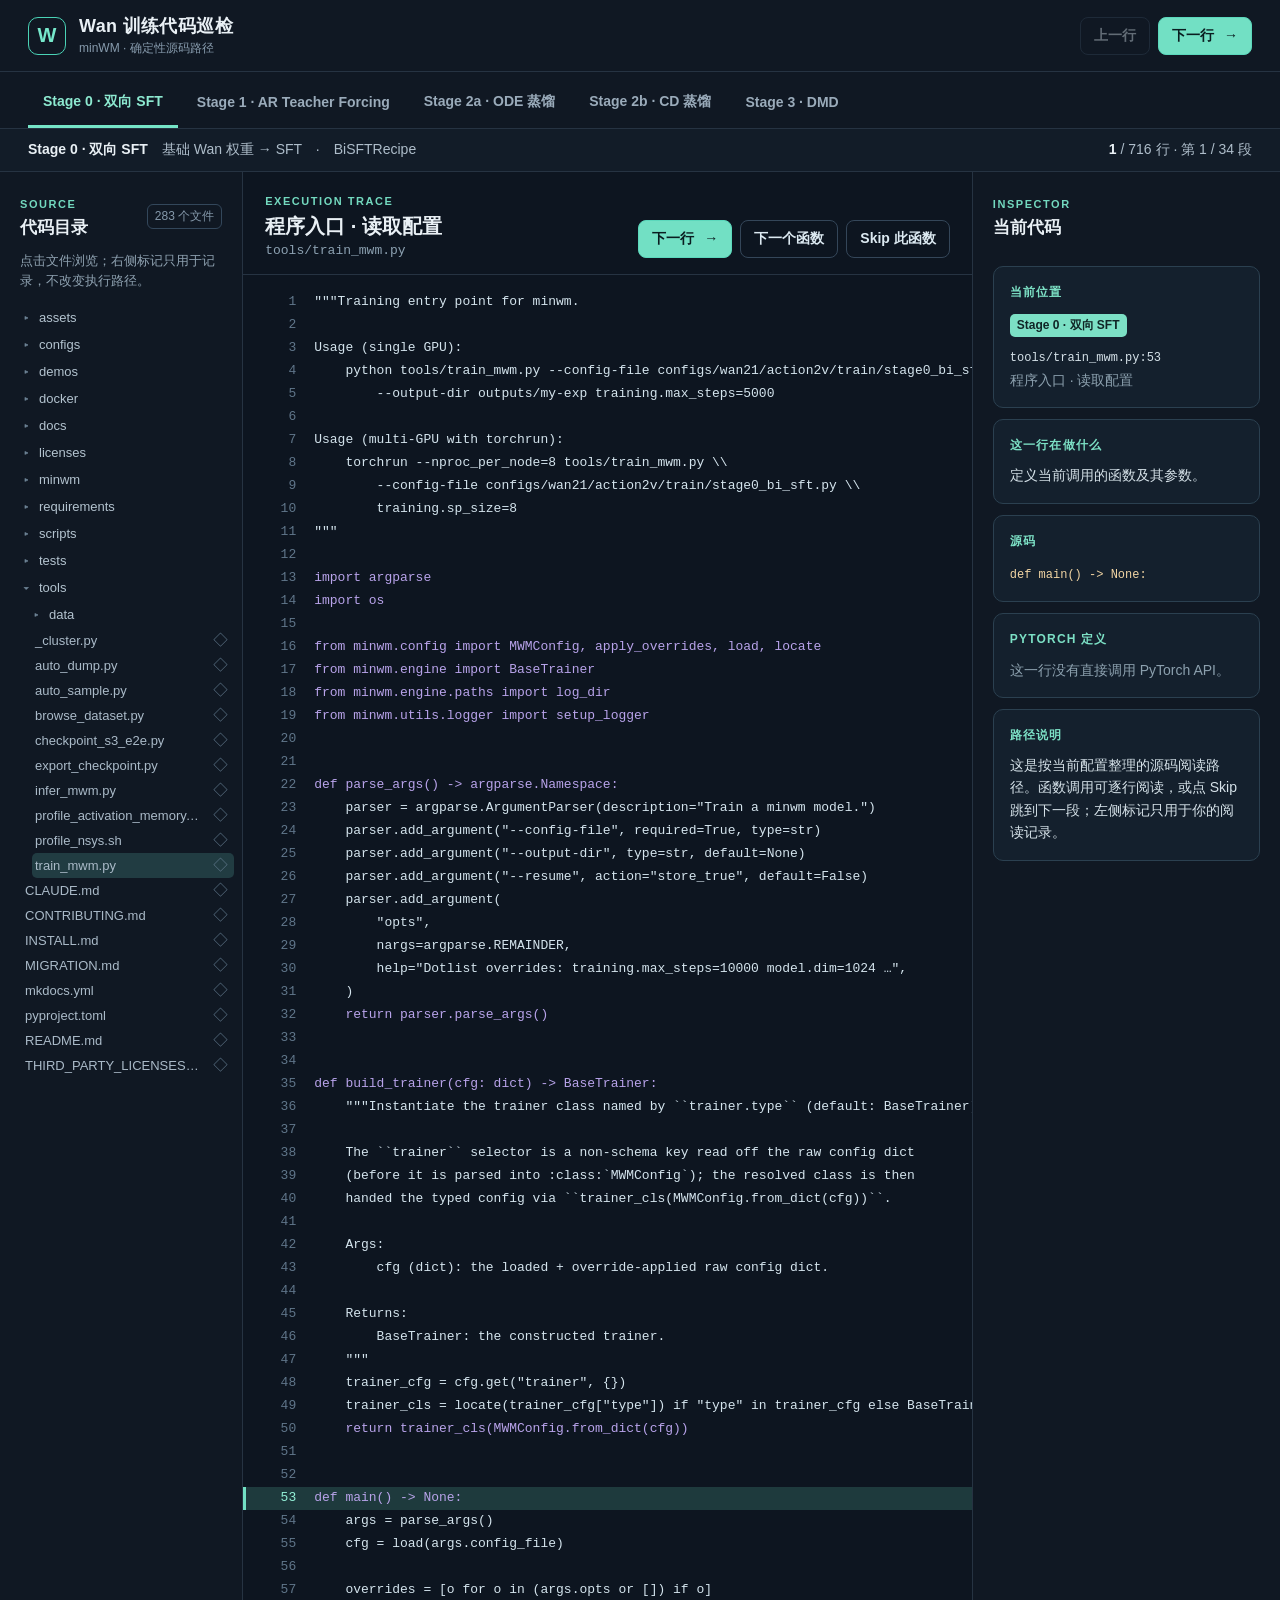
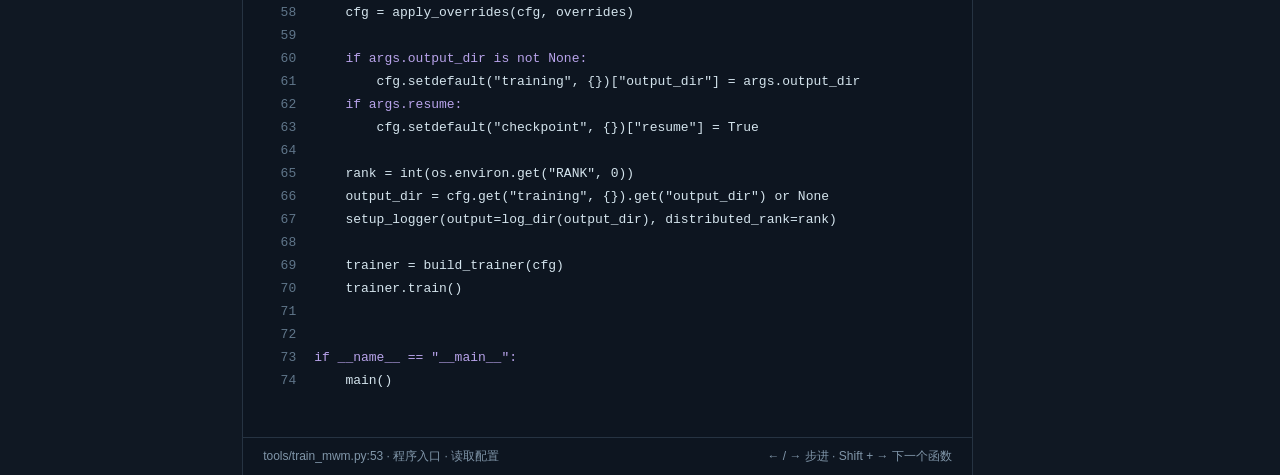
==== index.html @ ad75472c "Publish Wan training code inspector" ====
<!doctype html>
<html lang="zh-CN">
<head>
  <meta charset="utf-8">
  <meta name="viewport" content="width=device-width, initial-scale=1">
  <meta name="theme-color" content="#101621">
  <meta name="description" content="逐行浏览 minWM Wan Action2V 的五条训练路径。">
  <title>Wan 训练代码巡检</title>
  <link rel="icon" type="image/svg+xml" href="data:image/svg+xml,%3Csvg xmlns='http://www.w3.org/2000/svg' viewBox='0 0 64 64'%3E%3Crect width='64' height='64' rx='14' fill='%23101621'/%3E%3Cpath d='M14 16l10 32 8-21 8 21 10-32' fill='none' stroke='%2372e0c4' stroke-width='5' stroke-linecap='round' stroke-linejoin='round'/%3E%3C/svg%3E">
  <link rel="stylesheet" href="style.css">
</head>
<body>
  <div id="app" class="app">
    <header class="topbar">
      <div class="brand"><span class="brand-mark">W</span><div><strong>Wan 训练代码巡检</strong><small>minWM · 确定性源码路径</small></div></div>
      <div class="top-actions"><button id="top-prev" class="button subtle" aria-label="上一行">上一行</button><button id="top-next" class="button primary" aria-label="下一行">下一行 <span>→</span></button></div>
    </header>
    <nav id="stage-tabs" class="stage-tabs" aria-label="选择训练阶段"></nav>
    <div class="summary-bar"><div id="stage-summary"></div><div id="trace-progress"></div></div>
    <main class="workspace">
      <aside class="explorer panel" aria-label="代码文件树">
        <div class="panel-head"><div><span class="eyebrow">SOURCE</span><h2>代码目录</h2></div><span id="file-count" class="count"></span></div>
        <p class="aside-note">点击文件浏览；右侧标记只用于记录，不改变执行路径。</p>
        <div id="tree" class="tree"></div>
      </aside>
      <section class="code-panel panel" aria-label="源码与步进">
        <div class="code-head"><div class="code-title"><span class="eyebrow" id="mode-label">EXECUTION TRACE</span><h1 id="current-title">载入中…</h1><p id="current-file"></p></div><div class="code-actions"><button id="back-to-trace" class="button subtle hidden">返回追踪</button><button id="code-next" class="button primary">下一行 <span>→</span></button><button id="next-function" class="button subtle">下一个函数</button><button id="skip-function" class="button subtle">Skip 此函数</button></div></div>
        <div class="code-scroll" id="code-scroll"><div id="code-lines" class="code-lines"></div></div>
        <div class="code-footer"><span id="position"></span><span>← / → 步进 · Shift + → 下一个函数</span></div>
      </section>
      <aside class="detail panel" aria-label="逐行解释">
        <div class="panel-head"><div><span class="eyebrow">INSPECTOR</span><h2>当前代码</h2></div></div>
        <div id="detail-content" class="detail-content"></div>
      </aside>
    </main>
  </div>
  <script src="app.js" defer></script>
</body>
</html>
---- style.css ----
:root{font-family:Inter,"SF Pro Text","PingFang SC","Microsoft YaHei",sans-serif;color:#e9f0f5;background:#0b111a;font-size:16px}*{box-sizing:border-box}body{margin:0}.app{min-height:100vh;display:flex;flex-direction:column}.topbar{height:72px;display:flex;align-items:center;justify-content:space-between;padding:0 28px;background:#101823;border-bottom:1px solid #263342}.brand{display:flex;gap:13px;align-items:center}.brand-mark{display:grid;place-items:center;width:38px;height:38px;border:1px solid #4ad3b6;border-radius:10px;color:#76e8cb;font-weight:800;font-size:20px}.brand strong{display:block;font-size:18px;letter-spacing:.02em}.brand small{display:block;color:#879bad;font-size:12px;margin-top:2px}.top-actions,.code-actions{display:flex;align-items:center;gap:8px}.button{border:1px solid #344659;border-radius:8px;background:#1a2735;color:#dce9f1;padding:9px 13px;font-size:14px;font-weight:650;cursor:pointer;white-space:nowrap}.button:hover{background:#27384b}.button:disabled{opacity:.4;cursor:not-allowed}.button.primary{border-color:#5bd8bc;background:#72e0c4;color:#0a1d20}.button.primary:hover{background:#9af1d8}.button span{margin-left:6px}.button.subtle{background:transparent}.button.subtle:hover{background:#233141}.hidden{display:none!important}.stage-tabs{display:flex;gap:4px;padding:10px 28px 0;background:#101823;border-bottom:1px solid #263342;overflow:auto}.stage-tab{border:0;border-bottom:3px solid transparent;background:transparent;color:#9aabba;font-size:14px;font-weight:650;padding:11px 15px 14px;cursor:pointer;white-space:nowrap}.stage-tab:hover{color:#e9f0f5}.stage-tab.active{color:#8de9d0;border-bottom-color:#75e4c7}.summary-bar{display:flex;justify-content:space-between;gap:16px;padding:12px 28px;background:#121c28;color:#aebdca;border-bottom:1px solid #263342;font-size:14px}.summary-bar strong{color:#e9f0f5}.workspace{display:grid;grid-template-columns:minmax(225px,19%) minmax(440px,1fr) minmax(280px,24%);gap:0;flex:1;min-height:0;height:calc(100vh - 170px)}.panel{min-width:0;background:#101823;border-right:1px solid #263342;display:flex;flex-direction:column}.detail{border-right:0}.panel-head{display:flex;align-items:center;justify-content:space-between;padding:22px 20px 12px}.panel h2{font-size:17px;margin:4px 0 0}.eyebrow{font-size:11px;letter-spacing:.14em;color:#73d9bf;font-weight:800}.count{font-size:12px;color:#8599ab;border:1px solid #33475b;border-radius:6px;padding:3px 7px}.aside-note{font-size:13px;line-height:1.5;color:#8ea1b0;margin:0 20px 14px}.tree{overflow:auto;padding:0 8px 26px;flex:1}.tree details{margin-left:10px}.tree summary{color:#b3c3cf;padding:6px 5px;cursor:pointer;list-style:none;font-size:13px;white-space:nowrap}.tree summary::before{content:"▸";display:inline-block;color:#6d8395;width:16px}.tree details[open]>summary::before{content:"▾"}.tree-file{display:flex;align-items:center;gap:3px;min-width:0;margin-left:14px;border-radius:5px}.tree-file.active{background:#213c42}.tree-file.marked .file-name{color:#f6d487}.file-name{border:0;background:transparent;text-align:left;color:#aabac8;font-family:inherit;font-size:13px;padding:5px 3px;cursor:pointer;overflow:hidden;text-overflow:ellipsis;white-space:nowrap;flex:1}.file-name:hover{color:#fff}.mark-button{border:0;background:transparent;color:#61798d;font-size:15px;cursor:pointer;padding:3px 6px}.tree-file.marked .mark-button{color:#f6d487}.code-panel{background:#0d1520}.code-head{padding:19px 22px 16px;border-bottom:1px solid #263342;display:flex;align-items:end;justify-content:space-between;gap:20px}.code-title{min-width:0}.code-title h1{font-size:20px;line-height:1.3;margin:4px 0}.code-title p{color:#8ca1b1;font-size:13px;margin:4px 0 0;font-family:"SFMono-Regular",Consolas,monospace;overflow:hidden;text-overflow:ellipsis;white-space:nowrap}.code-actions{flex-wrap:wrap;justify-content:end}.code-scroll{overflow:auto;flex:1;scrollbar-color:#3d5263 transparent}.code-lines{min-width:max-content;padding:16px 0 44px;font-family:"SFMono-Regular",Consolas,"Liberation Mono",monospace;font-size:13px;line-height:1.75}.code-line{display:flex;min-height:23px;border-left:3px solid transparent}.code-line.current{background:#1e3a3d;border-left-color:#72e0c4}.code-line.marked{background:#4c3d27}.code-line.current.marked{background:#2f4c41}.line-no{color:#60768a;width:68px;text-align:right;padding-right:18px;user-select:none;flex:none}.code-line.current .line-no{color:#93f0d7}.line-text{white-space:pre;padding-right:28px;color:#d4e4ed}.line-text.comment{color:#75959c}.line-text.keyword{color:#b8a3ea}.code-footer{display:flex;justify-content:space-between;gap:10px;padding:10px 20px;color:#8096a9;border-top:1px solid #263342;font-size:12px}.detail-content{overflow:auto;padding:4px 20px 28px;line-height:1.6}.detail-card{border:1px solid #2b4050;border-radius:10px;padding:16px;margin:11px 0;background:#14202d}.detail-card h3{font-size:12px;letter-spacing:.1em;text-transform:uppercase;color:#7ce0c5;margin:0 0 9px}.detail-card p{margin:0;color:#d5e1e8;font-size:14px}.detail-card code{color:#f1d4a3;font-family:"SFMono-Regular",Consolas,monospace;font-size:12px;overflow-wrap:anywhere}.detail-card a{color:#84e0c8;text-decoration:none}.detail-card a:hover{text-decoration:underline}.detail-card ul{margin:5px 0 0;padding-left:18px;color:#d5e1e8;font-size:13px}.detail-card li{margin:6px 0}.step-badge{display:inline-block;color:#102526;background:#7ce0c5;border-radius:5px;padding:2px 7px;font-size:12px;font-weight:800}.muted{color:#8ca0ae!important}.pathline{font-family:"SFMono-Regular",Consolas,monospace;overflow-wrap:anywhere;font-size:12px!important}.empty{color:#9ab0bf;padding:25px}@media(max-width:1100px){.workspace{grid-template-columns:230px minmax(0,1fr)}.detail{grid-column:1/-1;max-height:360px;border-top:1px solid #263342}.workspace{height:auto;min-height:calc(100vh - 170px)}.explorer,.code-panel{min-height:640px}.detail-content{display:grid;grid-template-columns:repeat(2,minmax(0,1fr));gap:0 12px}}@media(max-width:700px){.topbar{padding:0 14px}.brand small,.top-actions .subtle{display:none}.stage-tabs{padding-left:10px}.summary-bar{padding:10px 14px;flex-wrap:wrap}.workspace{display:flex;flex-direction:column}.explorer{max-height:220px;min-height:0}.code-panel{min-height:570px}.code-head{align-items:start;flex-direction:column}.code-actions{justify-content:start}.detail-content{display:block}.code-footer span:last-child{display:none}}
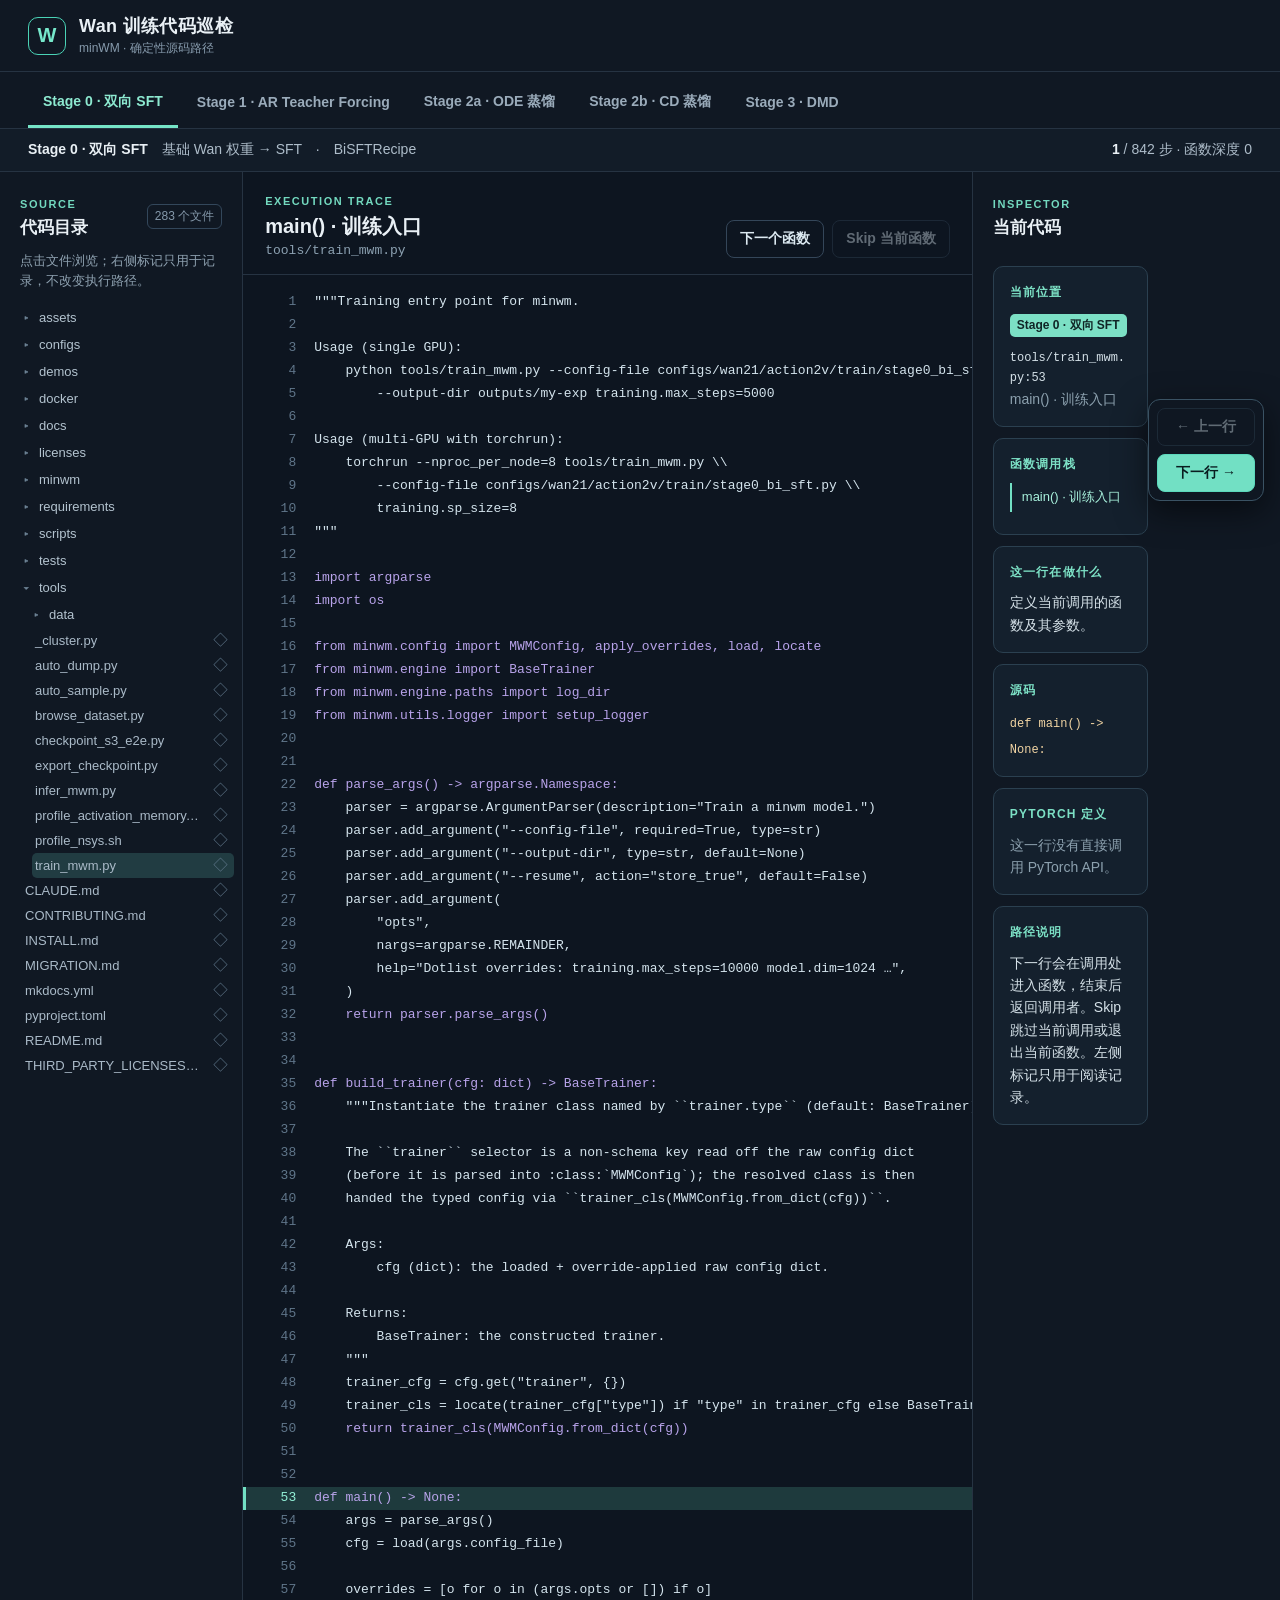
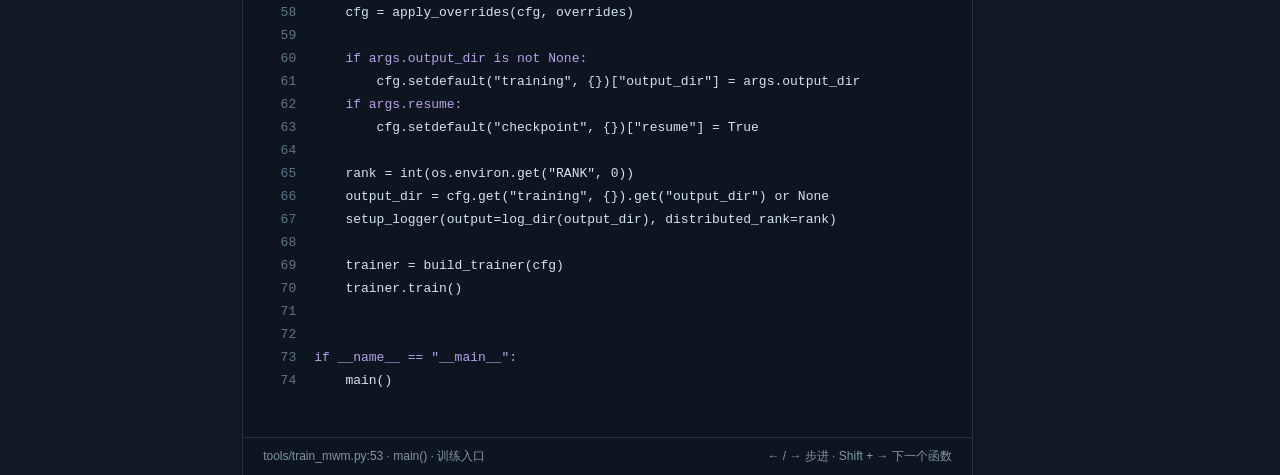
==== commit 7a912ebc: "Float line navigation on page edge" ====
--- a/index.html
+++ b/index.html
@@ -13,7 +13,6 @@
   <div id="app" class="app">
     <header class="topbar">
       <div class="brand"><span class="brand-mark">W</span><div><strong>Wan 训练代码巡检</strong><small>minWM · 确定性源码路径</small></div></div>
-      <div class="top-actions"><button id="top-prev" class="button subtle" aria-label="上一行">上一行</button><button id="top-next" class="button primary" aria-label="下一行">下一行 <span>→</span></button></div>
     </header>
     <nav id="stage-tabs" class="stage-tabs" aria-label="选择训练阶段"></nav>
     <div class="summary-bar"><div id="stage-summary"></div><div id="trace-progress"></div></div>
@@ -24,7 +23,7 @@
         <div id="tree" class="tree"></div>
       </aside>
       <section class="code-panel panel" aria-label="源码与步进">
-        <div class="code-head"><div class="code-title"><span class="eyebrow" id="mode-label">EXECUTION TRACE</span><h1 id="current-title">载入中…</h1><p id="current-file"></p></div><div class="code-actions"><button id="back-to-trace" class="button subtle hidden">返回追踪</button><button id="code-next" class="button primary">下一行 <span>→</span></button><button id="next-function" class="button subtle">下一个函数</button><button id="skip-function" class="button subtle">Skip 此函数</button></div></div>
+        <div class="code-head"><div class="code-title"><span class="eyebrow" id="mode-label">EXECUTION TRACE</span><h1 id="current-title">载入中…</h1><p id="current-file"></p></div><div class="code-actions"><button id="back-to-trace" class="button subtle hidden">返回追踪</button><button id="next-function" class="button subtle">下一个函数</button><button id="skip-function" class="button subtle">Skip 此函数</button></div></div>
         <div class="code-scroll" id="code-scroll"><div id="code-lines" class="code-lines"></div></div>
         <div class="code-footer"><span id="position"></span><span>← / → 步进 · Shift + → 下一个函数</span></div>
       </section>
@@ -33,6 +32,7 @@
         <div id="detail-content" class="detail-content"></div>
       </aside>
     </main>
+    <nav class="step-float" aria-label="代码逐行步进"><button id="top-prev" class="button subtle" aria-label="上一行">← 上一行</button><button id="top-next" class="button primary" aria-label="下一行">下一行 →</button></nav>
   </div>
   <script src="app.js" defer></script>
 </body>
--- a/style.css
+++ b/style.css
@@ -1 +1,3 @@
 :root{font-family:Inter,"SF Pro Text","PingFang SC","Microsoft YaHei",sans-serif;color:#e9f0f5;background:#0b111a;font-size:16px}*{box-sizing:border-box}body{margin:0}.app{min-height:100vh;display:flex;flex-direction:column}.topbar{height:72px;display:flex;align-items:center;justify-content:space-between;padding:0 28px;background:#101823;border-bottom:1px solid #263342}.brand{display:flex;gap:13px;align-items:center}.brand-mark{display:grid;place-items:center;width:38px;height:38px;border:1px solid #4ad3b6;border-radius:10px;color:#76e8cb;font-weight:800;font-size:20px}.brand strong{display:block;font-size:18px;letter-spacing:.02em}.brand small{display:block;color:#879bad;font-size:12px;margin-top:2px}.top-actions,.code-actions{display:flex;align-items:center;gap:8px}.button{border:1px solid #344659;border-radius:8px;background:#1a2735;color:#dce9f1;padding:9px 13px;font-size:14px;font-weight:650;cursor:pointer;white-space:nowrap}.button:hover{background:#27384b}.button:disabled{opacity:.4;cursor:not-allowed}.button.primary{border-color:#5bd8bc;background:#72e0c4;color:#0a1d20}.button.primary:hover{background:#9af1d8}.button span{margin-left:6px}.button.subtle{background:transparent}.button.subtle:hover{background:#233141}.hidden{display:none!important}.stage-tabs{display:flex;gap:4px;padding:10px 28px 0;background:#101823;border-bottom:1px solid #263342;overflow:auto}.stage-tab{border:0;border-bottom:3px solid transparent;background:transparent;color:#9aabba;font-size:14px;font-weight:650;padding:11px 15px 14px;cursor:pointer;white-space:nowrap}.stage-tab:hover{color:#e9f0f5}.stage-tab.active{color:#8de9d0;border-bottom-color:#75e4c7}.summary-bar{display:flex;justify-content:space-between;gap:16px;padding:12px 28px;background:#121c28;color:#aebdca;border-bottom:1px solid #263342;font-size:14px}.summary-bar strong{color:#e9f0f5}.workspace{display:grid;grid-template-columns:minmax(225px,19%) minmax(440px,1fr) minmax(280px,24%);gap:0;flex:1;min-height:0;height:calc(100vh - 170px)}.panel{min-width:0;background:#101823;border-right:1px solid #263342;display:flex;flex-direction:column}.detail{border-right:0}.panel-head{display:flex;align-items:center;justify-content:space-between;padding:22px 20px 12px}.panel h2{font-size:17px;margin:4px 0 0}.eyebrow{font-size:11px;letter-spacing:.14em;color:#73d9bf;font-weight:800}.count{font-size:12px;color:#8599ab;border:1px solid #33475b;border-radius:6px;padding:3px 7px}.aside-note{font-size:13px;line-height:1.5;color:#8ea1b0;margin:0 20px 14px}.tree{overflow:auto;padding:0 8px 26px;flex:1}.tree details{margin-left:10px}.tree summary{color:#b3c3cf;padding:6px 5px;cursor:pointer;list-style:none;font-size:13px;white-space:nowrap}.tree summary::before{content:"▸";display:inline-block;color:#6d8395;width:16px}.tree details[open]>summary::before{content:"▾"}.tree-file{display:flex;align-items:center;gap:3px;min-width:0;margin-left:14px;border-radius:5px}.tree-file.active{background:#213c42}.tree-file.marked .file-name{color:#f6d487}.file-name{border:0;background:transparent;text-align:left;color:#aabac8;font-family:inherit;font-size:13px;padding:5px 3px;cursor:pointer;overflow:hidden;text-overflow:ellipsis;white-space:nowrap;flex:1}.file-name:hover{color:#fff}.mark-button{border:0;background:transparent;color:#61798d;font-size:15px;cursor:pointer;padding:3px 6px}.tree-file.marked .mark-button{color:#f6d487}.code-panel{background:#0d1520}.code-head{padding:19px 22px 16px;border-bottom:1px solid #263342;display:flex;align-items:end;justify-content:space-between;gap:20px}.code-title{min-width:0}.code-title h1{font-size:20px;line-height:1.3;margin:4px 0}.code-title p{color:#8ca1b1;font-size:13px;margin:4px 0 0;font-family:"SFMono-Regular",Consolas,monospace;overflow:hidden;text-overflow:ellipsis;white-space:nowrap}.code-actions{flex-wrap:wrap;justify-content:end}.code-scroll{overflow:auto;flex:1;scrollbar-color:#3d5263 transparent}.code-lines{min-width:max-content;padding:16px 0 44px;font-family:"SFMono-Regular",Consolas,"Liberation Mono",monospace;font-size:13px;line-height:1.75}.code-line{display:flex;min-height:23px;border-left:3px solid transparent}.code-line.current{background:#1e3a3d;border-left-color:#72e0c4}.code-line.marked{background:#4c3d27}.code-line.current.marked{background:#2f4c41}.line-no{color:#60768a;width:68px;text-align:right;padding-right:18px;user-select:none;flex:none}.code-line.current .line-no{color:#93f0d7}.line-text{white-space:pre;padding-right:28px;color:#d4e4ed}.line-text.comment{color:#75959c}.line-text.keyword{color:#b8a3ea}.code-footer{display:flex;justify-content:space-between;gap:10px;padding:10px 20px;color:#8096a9;border-top:1px solid #263342;font-size:12px}.detail-content{overflow:auto;padding:4px 20px 28px;line-height:1.6}.detail-card{border:1px solid #2b4050;border-radius:10px;padding:16px;margin:11px 0;background:#14202d}.detail-card h3{font-size:12px;letter-spacing:.1em;text-transform:uppercase;color:#7ce0c5;margin:0 0 9px}.detail-card p{margin:0;color:#d5e1e8;font-size:14px}.detail-card code{color:#f1d4a3;font-family:"SFMono-Regular",Consolas,monospace;font-size:12px;overflow-wrap:anywhere}.detail-card a{color:#84e0c8;text-decoration:none}.detail-card a:hover{text-decoration:underline}.detail-card ul{margin:5px 0 0;padding-left:18px;color:#d5e1e8;font-size:13px}.detail-card li{margin:6px 0}.step-badge{display:inline-block;color:#102526;background:#7ce0c5;border-radius:5px;padding:2px 7px;font-size:12px;font-weight:800}.muted{color:#8ca0ae!important}.pathline{font-family:"SFMono-Regular",Consolas,monospace;overflow-wrap:anywhere;font-size:12px!important}.empty{color:#9ab0bf;padding:25px}@media(max-width:1100px){.workspace{grid-template-columns:230px minmax(0,1fr)}.detail{grid-column:1/-1;max-height:360px;border-top:1px solid #263342}.workspace{height:auto;min-height:calc(100vh - 170px)}.explorer,.code-panel{min-height:640px}.detail-content{display:grid;grid-template-columns:repeat(2,minmax(0,1fr));gap:0 12px}}@media(max-width:700px){.topbar{padding:0 14px}.brand small,.top-actions .subtle{display:none}.stage-tabs{padding-left:10px}.summary-bar{padding:10px 14px;flex-wrap:wrap}.workspace{display:flex;flex-direction:column}.explorer{max-height:220px;min-height:0}.code-panel{min-height:570px}.code-head{align-items:start;flex-direction:column}.code-actions{justify-content:start}.detail-content{display:block}.code-footer span:last-child{display:none}}
+:root .stack-list{list-style:none;padding:0;margin:0}.stack-list li{padding:4px 0;border-left:2px solid #344b57;padding-left:10px;overflow-wrap:anywhere}.stack-list li:last-child{border-left-color:#72e0c4;color:#a8f1dc}.call-card{border-color:#4b947f;background:#18362f}
+.step-float{position:fixed;z-index:20;right:16px;top:50%;transform:translateY(-50%);display:flex;flex-direction:column;gap:8px;padding:8px;border:1px solid #3a5263;border-radius:12px;background:#101823ed;box-shadow:0 10px 32px #0008;backdrop-filter:blur(12px)}.step-float .button{min-width:98px;box-shadow:none}.detail-content{padding-right:132px}@media(max-width:1100px){.detail-content{padding-right:132px}}@media(max-width:700px){.step-float{top:auto;bottom:16px;right:12px;transform:none;flex-direction:row}.step-float .button{min-width:84px}.detail-content{padding-right:20px;padding-bottom:90px}.code-footer{padding-right:14px}}
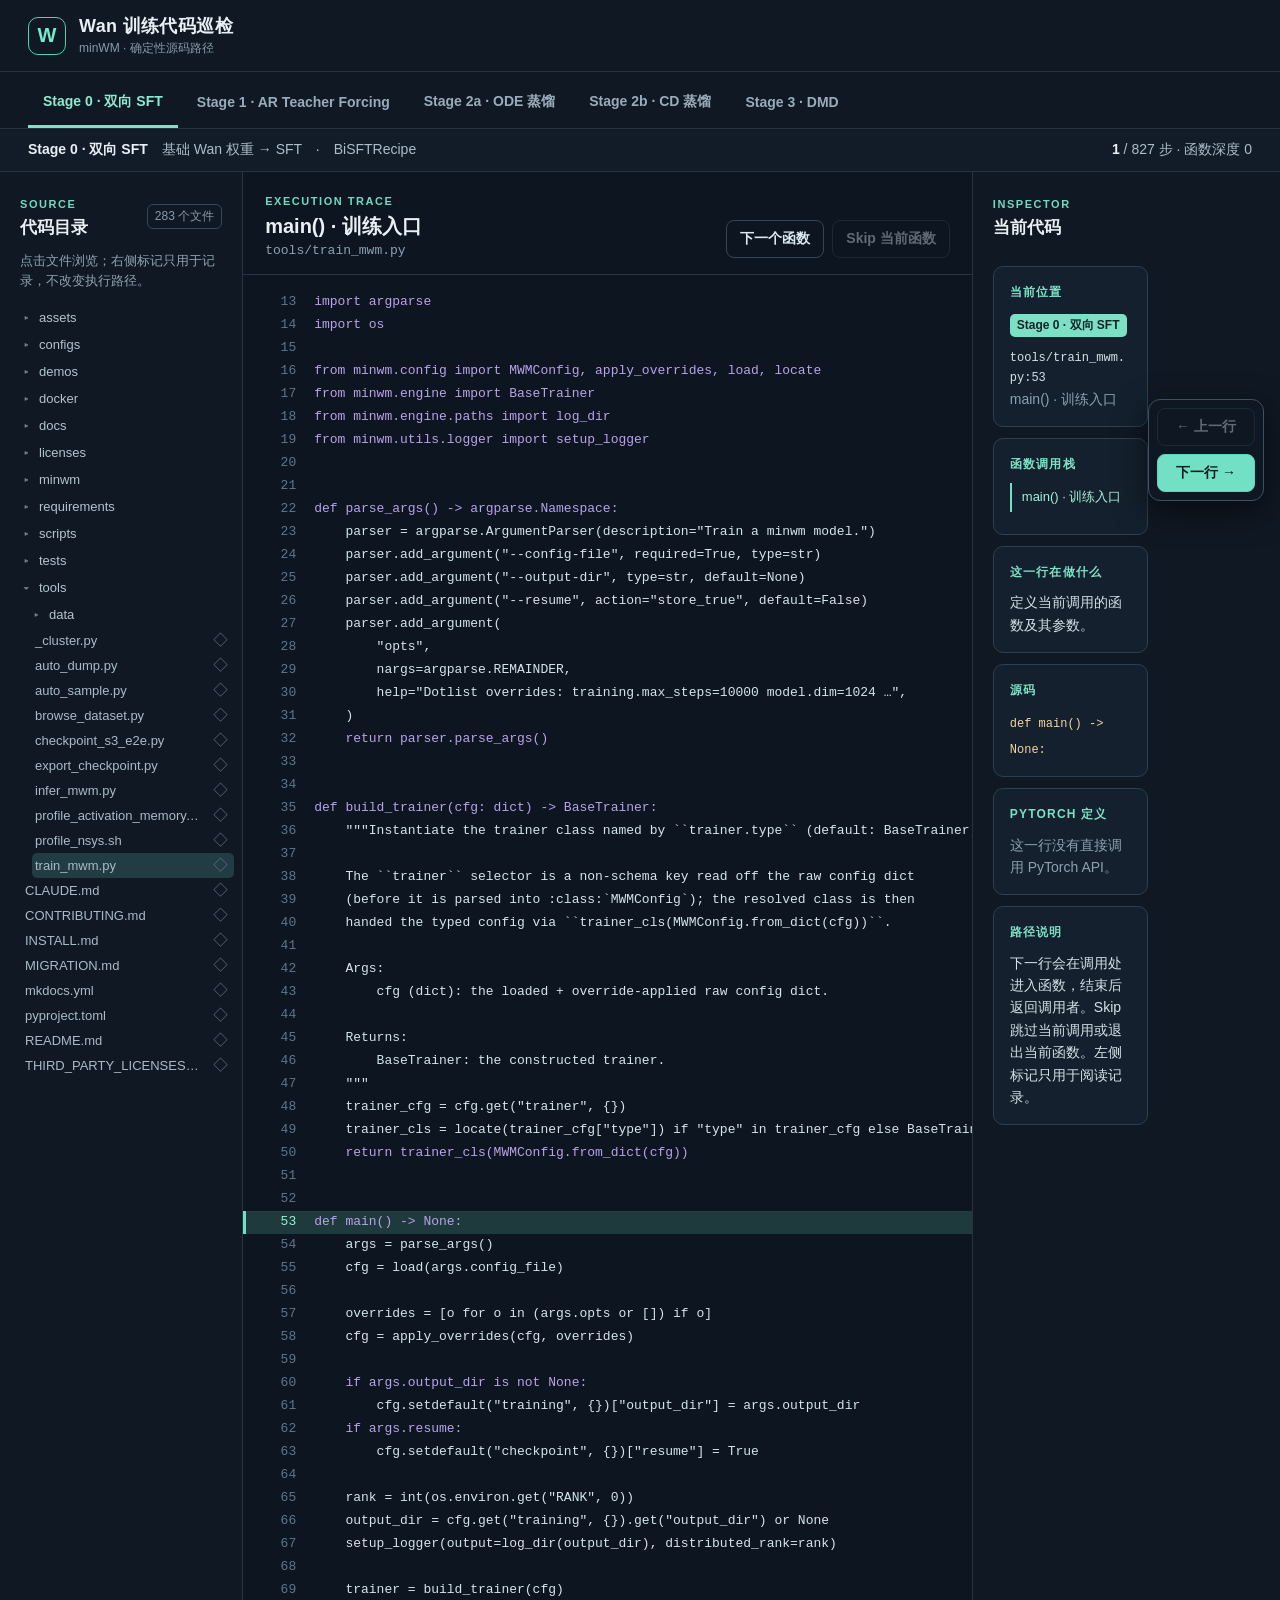
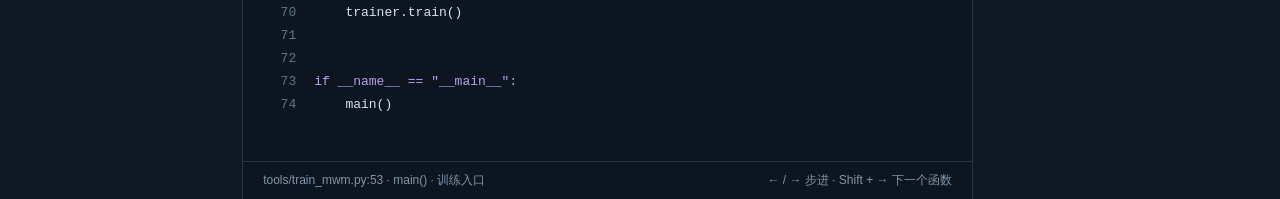
==== commit a9de3d66: "Hide opening source comments in inspector" ====
--- a/index.html
+++ b/index.html
@@ -7,7 +7,7 @@
   <meta name="description" content="逐行浏览 minWM Wan Action2V 的五条训练路径。">
   <title>Wan 训练代码巡检</title>
   <link rel="icon" type="image/svg+xml" href="data:image/svg+xml,%3Csvg xmlns='http://www.w3.org/2000/svg' viewBox='0 0 64 64'%3E%3Crect width='64' height='64' rx='14' fill='%23101621'/%3E%3Cpath d='M14 16l10 32 8-21 8 21 10-32' fill='none' stroke='%2372e0c4' stroke-width='5' stroke-linecap='round' stroke-linejoin='round'/%3E%3C/svg%3E">
-  <link rel="stylesheet" href="style.css">
+  <link rel="stylesheet" href="style.css?v=20261004-2">
 </head>
 <body>
   <div id="app" class="app">
@@ -33,7 +33,8 @@
       </aside>
     </main>
     <nav class="step-float" aria-label="代码逐行步进"><button id="top-prev" class="button subtle" aria-label="上一行">← 上一行</button><button id="top-next" class="button primary" aria-label="下一行">下一行 →</button></nav>
+    <button id="code-next" class="hidden" hidden tabindex="-1" aria-hidden="true"></button>
   </div>
-  <script src="app.js" defer></script>
+  <script src="app.js?v=20261004-3" defer></script>
 </body>
 </html>
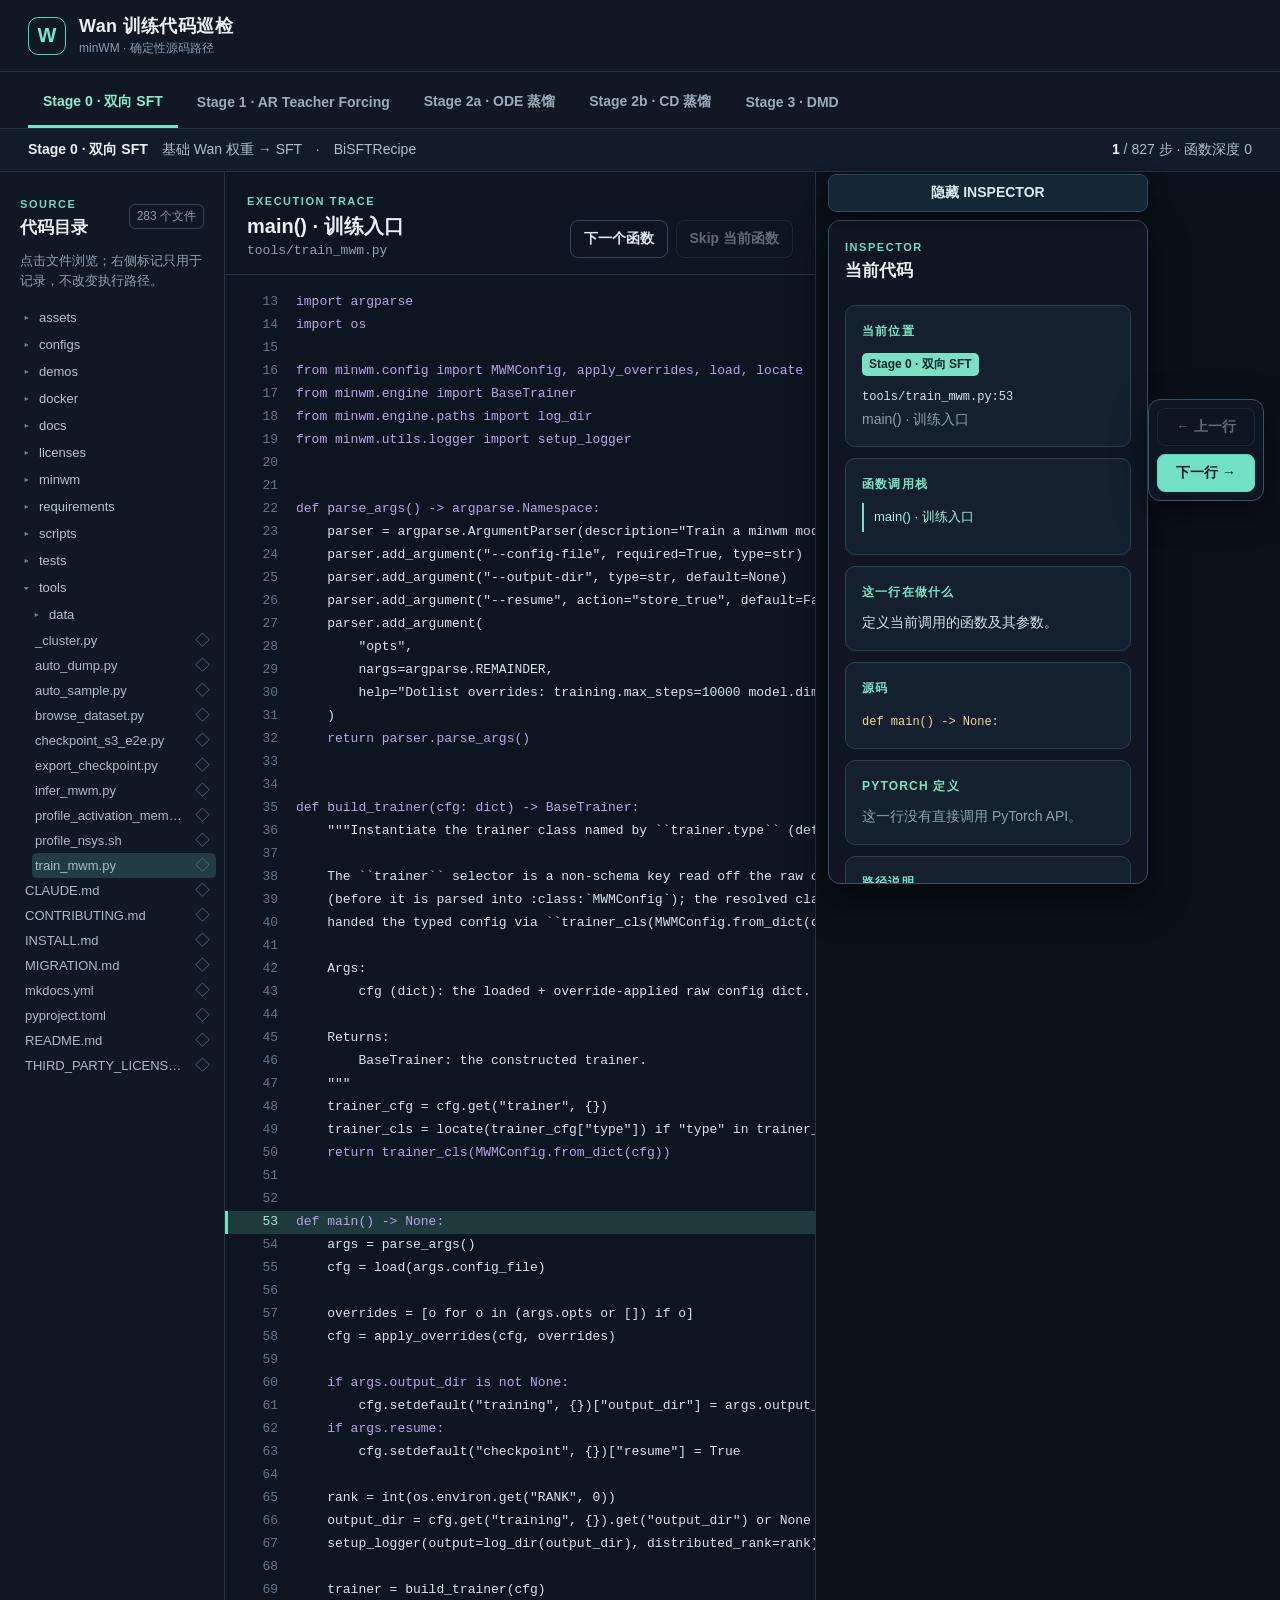
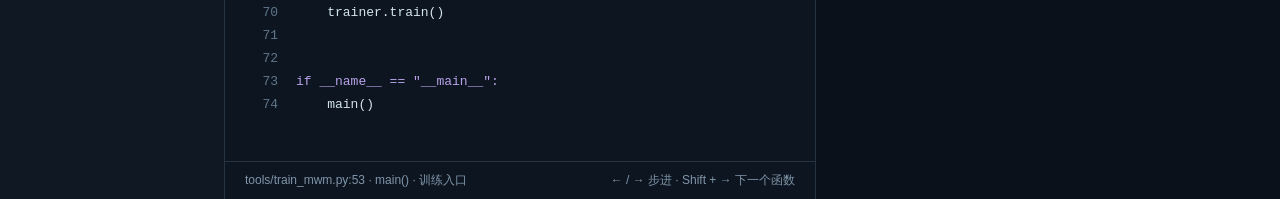
==== commit 4e1bda83: "Float inspector beside line controls" ====
--- a/index.html
+++ b/index.html
@@ -7,7 +7,7 @@
   <meta name="description" content="逐行浏览 minWM Wan Action2V 的五条训练路径。">
   <title>Wan 训练代码巡检</title>
   <link rel="icon" type="image/svg+xml" href="data:image/svg+xml,%3Csvg xmlns='http://www.w3.org/2000/svg' viewBox='0 0 64 64'%3E%3Crect width='64' height='64' rx='14' fill='%23101621'/%3E%3Cpath d='M14 16l10 32 8-21 8 21 10-32' fill='none' stroke='%2372e0c4' stroke-width='5' stroke-linecap='round' stroke-linejoin='round'/%3E%3C/svg%3E">
-  <link rel="stylesheet" href="style.css?v=20261004-2">
+  <link rel="stylesheet" href="style.css?v=20261004-4">
 </head>
 <body>
   <div id="app" class="app">
@@ -27,14 +27,15 @@
         <div class="code-scroll" id="code-scroll"><div id="code-lines" class="code-lines"></div></div>
         <div class="code-footer"><span id="position"></span><span>← / → 步进 · Shift + → 下一个函数</span></div>
       </section>
-      <aside class="detail panel" aria-label="逐行解释">
+      <aside id="detail-panel" class="detail panel" aria-label="逐行解释">
         <div class="panel-head"><div><span class="eyebrow">INSPECTOR</span><h2>当前代码</h2></div></div>
         <div id="detail-content" class="detail-content"></div>
       </aside>
     </main>
+    <button id="inspector-toggle" class="button subtle inspector-toggle" aria-controls="detail-panel" aria-expanded="true">隐藏 INSPECTOR</button>
     <nav class="step-float" aria-label="代码逐行步进"><button id="top-prev" class="button subtle" aria-label="上一行">← 上一行</button><button id="top-next" class="button primary" aria-label="下一行">下一行 →</button></nav>
     <button id="code-next" class="hidden" hidden tabindex="-1" aria-hidden="true"></button>
   </div>
-  <script src="app.js?v=20261004-3" defer></script>
+  <script src="app.js?v=20261004-4" defer></script>
 </body>
 </html>
--- a/style.css
+++ b/style.css
@@ -1,3 +1,4 @@
 :root{font-family:Inter,"SF Pro Text","PingFang SC","Microsoft YaHei",sans-serif;color:#e9f0f5;background:#0b111a;font-size:16px}*{box-sizing:border-box}body{margin:0}.app{min-height:100vh;display:flex;flex-direction:column}.topbar{height:72px;display:flex;align-items:center;justify-content:space-between;padding:0 28px;background:#101823;border-bottom:1px solid #263342}.brand{display:flex;gap:13px;align-items:center}.brand-mark{display:grid;place-items:center;width:38px;height:38px;border:1px solid #4ad3b6;border-radius:10px;color:#76e8cb;font-weight:800;font-size:20px}.brand strong{display:block;font-size:18px;letter-spacing:.02em}.brand small{display:block;color:#879bad;font-size:12px;margin-top:2px}.top-actions,.code-actions{display:flex;align-items:center;gap:8px}.button{border:1px solid #344659;border-radius:8px;background:#1a2735;color:#dce9f1;padding:9px 13px;font-size:14px;font-weight:650;cursor:pointer;white-space:nowrap}.button:hover{background:#27384b}.button:disabled{opacity:.4;cursor:not-allowed}.button.primary{border-color:#5bd8bc;background:#72e0c4;color:#0a1d20}.button.primary:hover{background:#9af1d8}.button span{margin-left:6px}.button.subtle{background:transparent}.button.subtle:hover{background:#233141}.hidden{display:none!important}.stage-tabs{display:flex;gap:4px;padding:10px 28px 0;background:#101823;border-bottom:1px solid #263342;overflow:auto}.stage-tab{border:0;border-bottom:3px solid transparent;background:transparent;color:#9aabba;font-size:14px;font-weight:650;padding:11px 15px 14px;cursor:pointer;white-space:nowrap}.stage-tab:hover{color:#e9f0f5}.stage-tab.active{color:#8de9d0;border-bottom-color:#75e4c7}.summary-bar{display:flex;justify-content:space-between;gap:16px;padding:12px 28px;background:#121c28;color:#aebdca;border-bottom:1px solid #263342;font-size:14px}.summary-bar strong{color:#e9f0f5}.workspace{display:grid;grid-template-columns:minmax(225px,19%) minmax(440px,1fr) minmax(280px,24%);gap:0;flex:1;min-height:0;height:calc(100vh - 170px)}.panel{min-width:0;background:#101823;border-right:1px solid #263342;display:flex;flex-direction:column}.detail{border-right:0}.panel-head{display:flex;align-items:center;justify-content:space-between;padding:22px 20px 12px}.panel h2{font-size:17px;margin:4px 0 0}.eyebrow{font-size:11px;letter-spacing:.14em;color:#73d9bf;font-weight:800}.count{font-size:12px;color:#8599ab;border:1px solid #33475b;border-radius:6px;padding:3px 7px}.aside-note{font-size:13px;line-height:1.5;color:#8ea1b0;margin:0 20px 14px}.tree{overflow:auto;padding:0 8px 26px;flex:1}.tree details{margin-left:10px}.tree summary{color:#b3c3cf;padding:6px 5px;cursor:pointer;list-style:none;font-size:13px;white-space:nowrap}.tree summary::before{content:"▸";display:inline-block;color:#6d8395;width:16px}.tree details[open]>summary::before{content:"▾"}.tree-file{display:flex;align-items:center;gap:3px;min-width:0;margin-left:14px;border-radius:5px}.tree-file.active{background:#213c42}.tree-file.marked .file-name{color:#f6d487}.file-name{border:0;background:transparent;text-align:left;color:#aabac8;font-family:inherit;font-size:13px;padding:5px 3px;cursor:pointer;overflow:hidden;text-overflow:ellipsis;white-space:nowrap;flex:1}.file-name:hover{color:#fff}.mark-button{border:0;background:transparent;color:#61798d;font-size:15px;cursor:pointer;padding:3px 6px}.tree-file.marked .mark-button{color:#f6d487}.code-panel{background:#0d1520}.code-head{padding:19px 22px 16px;border-bottom:1px solid #263342;display:flex;align-items:end;justify-content:space-between;gap:20px}.code-title{min-width:0}.code-title h1{font-size:20px;line-height:1.3;margin:4px 0}.code-title p{color:#8ca1b1;font-size:13px;margin:4px 0 0;font-family:"SFMono-Regular",Consolas,monospace;overflow:hidden;text-overflow:ellipsis;white-space:nowrap}.code-actions{flex-wrap:wrap;justify-content:end}.code-scroll{overflow:auto;flex:1;scrollbar-color:#3d5263 transparent}.code-lines{min-width:max-content;padding:16px 0 44px;font-family:"SFMono-Regular",Consolas,"Liberation Mono",monospace;font-size:13px;line-height:1.75}.code-line{display:flex;min-height:23px;border-left:3px solid transparent}.code-line.current{background:#1e3a3d;border-left-color:#72e0c4}.code-line.marked{background:#4c3d27}.code-line.current.marked{background:#2f4c41}.line-no{color:#60768a;width:68px;text-align:right;padding-right:18px;user-select:none;flex:none}.code-line.current .line-no{color:#93f0d7}.line-text{white-space:pre;padding-right:28px;color:#d4e4ed}.line-text.comment{color:#75959c}.line-text.keyword{color:#b8a3ea}.code-footer{display:flex;justify-content:space-between;gap:10px;padding:10px 20px;color:#8096a9;border-top:1px solid #263342;font-size:12px}.detail-content{overflow:auto;padding:4px 20px 28px;line-height:1.6}.detail-card{border:1px solid #2b4050;border-radius:10px;padding:16px;margin:11px 0;background:#14202d}.detail-card h3{font-size:12px;letter-spacing:.1em;text-transform:uppercase;color:#7ce0c5;margin:0 0 9px}.detail-card p{margin:0;color:#d5e1e8;font-size:14px}.detail-card code{color:#f1d4a3;font-family:"SFMono-Regular",Consolas,monospace;font-size:12px;overflow-wrap:anywhere}.detail-card a{color:#84e0c8;text-decoration:none}.detail-card a:hover{text-decoration:underline}.detail-card ul{margin:5px 0 0;padding-left:18px;color:#d5e1e8;font-size:13px}.detail-card li{margin:6px 0}.step-badge{display:inline-block;color:#102526;background:#7ce0c5;border-radius:5px;padding:2px 7px;font-size:12px;font-weight:800}.muted{color:#8ca0ae!important}.pathline{font-family:"SFMono-Regular",Consolas,monospace;overflow-wrap:anywhere;font-size:12px!important}.empty{color:#9ab0bf;padding:25px}@media(max-width:1100px){.workspace{grid-template-columns:230px minmax(0,1fr)}.detail{grid-column:1/-1;max-height:360px;border-top:1px solid #263342}.workspace{height:auto;min-height:calc(100vh - 170px)}.explorer,.code-panel{min-height:640px}.detail-content{display:grid;grid-template-columns:repeat(2,minmax(0,1fr));gap:0 12px}}@media(max-width:700px){.topbar{padding:0 14px}.brand small,.top-actions .subtle{display:none}.stage-tabs{padding-left:10px}.summary-bar{padding:10px 14px;flex-wrap:wrap}.workspace{display:flex;flex-direction:column}.explorer{max-height:220px;min-height:0}.code-panel{min-height:570px}.code-head{align-items:start;flex-direction:column}.code-actions{justify-content:start}.detail-content{display:block}.code-footer span:last-child{display:none}}
 :root .stack-list{list-style:none;padding:0;margin:0}.stack-list li{padding:4px 0;border-left:2px solid #344b57;padding-left:10px;overflow-wrap:anywhere}.stack-list li:last-child{border-left-color:#72e0c4;color:#a8f1dc}.call-card{border-color:#4b947f;background:#18362f}
 .step-float{position:fixed;z-index:20;right:16px;top:50%;transform:translateY(-50%);display:flex;flex-direction:column;gap:8px;padding:8px;border:1px solid #3a5263;border-radius:12px;background:#101823ed;box-shadow:0 10px 32px #0008;backdrop-filter:blur(12px)}.step-float .button{min-width:98px;box-shadow:none}.detail-content{padding-right:132px}@media(max-width:1100px){.detail-content{padding-right:132px}}@media(max-width:700px){.step-float{top:auto;bottom:16px;right:12px;transform:none;flex-direction:row}.step-float .button{min-width:84px}.detail-content{padding-right:20px;padding-bottom:90px}.code-footer{padding-right:14px}}
+.workspace{grid-template-columns:minmax(225px,19%) minmax(0,1fr);padding-right:464px}.detail{position:fixed;z-index:15;top:220px;right:132px;bottom:16px;width:320px;max-height:none;min-height:0;border:1px solid #3a5362;border-radius:12px;background:#101823f2;box-shadow:0 16px 36px #0009;backdrop-filter:blur(12px)}.detail-content{display:block;padding:4px 16px 28px}.detail .panel-head{padding:16px 16px 8px}.inspector-toggle{position:fixed;z-index:21;top:174px;right:132px;width:320px;background:#142734!important;box-shadow:0 6px 20px #0007}.app.inspector-collapsed .detail{display:none}.app.inspector-collapsed .workspace{padding-right:0}@media(max-width:1100px){.workspace{grid-template-columns:230px minmax(0,1fr);height:calc(100vh - 170px);padding-right:0}.explorer,.code-panel{min-height:0}.detail{grid-column:auto;right:132px;width:320px;top:220px;bottom:16px}.inspector-toggle{right:132px;width:320px}}@media(max-width:700px){.workspace{display:flex;height:auto}.explorer{min-height:0}.code-panel{min-height:570px}.detail{right:12px;top:210px;bottom:80px;width:calc(100vw - 24px)}.inspector-toggle{right:12px;top:136px;width:auto}.detail-content{padding:4px 16px 28px}}
